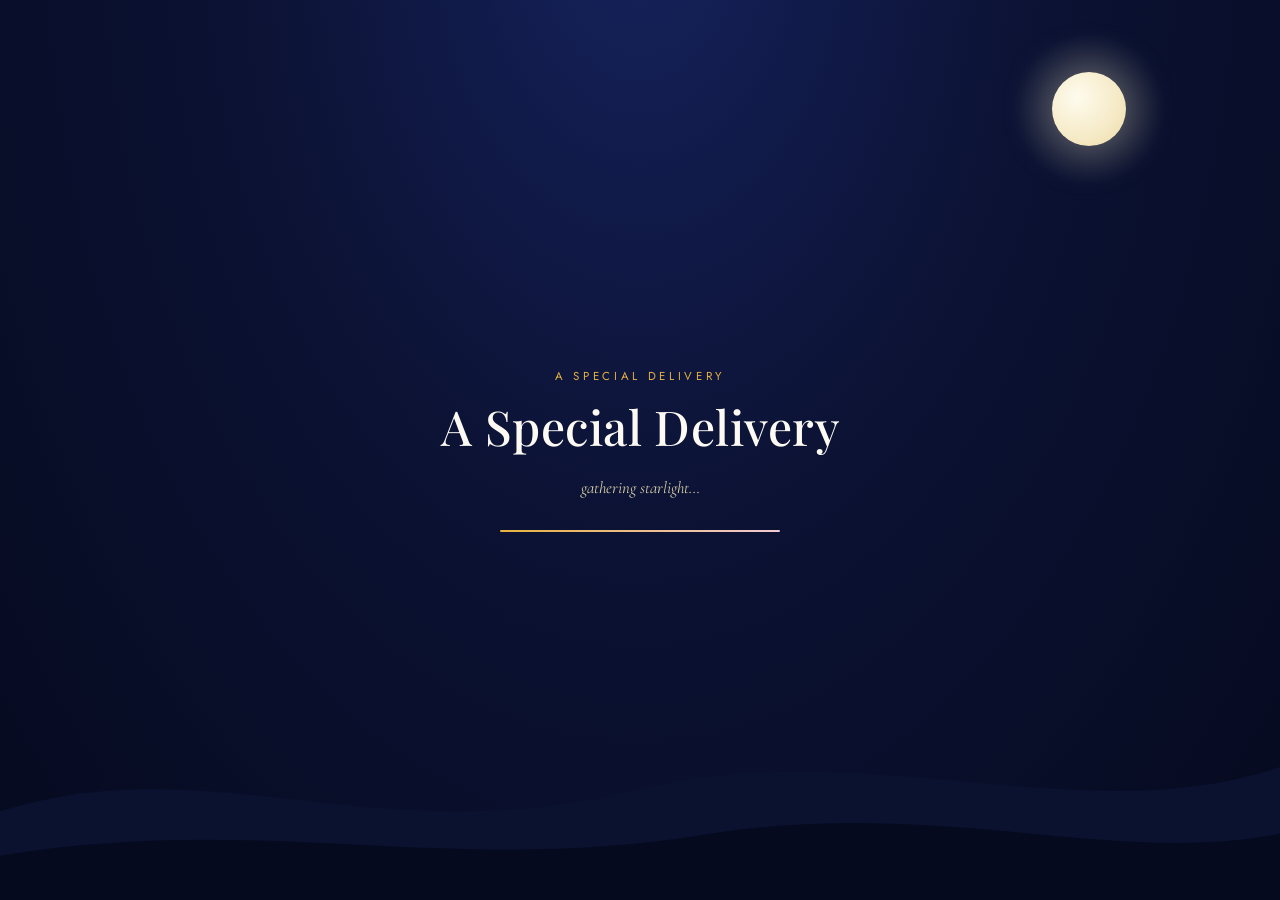
==== index.html @ e33569ab "Add files via upload" ====
<!DOCTYPE html>
<html lang="en">
<head>
<meta charset="UTF-8">
<meta name="viewport" content="width=device-width, initial-scale=1.0, maximum-scale=1, user-scalable=no">
<title>A Special Delivery</title>
<link rel="preconnect" href="https://fonts.googleapis.com">
<link rel="preconnect" href="https://fonts.gstatic.com" crossorigin>
<link href="https://fonts.googleapis.com/css2?family=Cormorant+Garamond:ital,wght@0,400;0,500;0,600;1,500&family=Playfair+Display:ital,wght@0,500;0,600;1,500&family=Dancing+Script:wght@500;700&family=Jost:wght@300;400;500&display=swap" rel="stylesheet">
<link rel="stylesheet" href="style.css">
</head>
<body>

<!-- ambient night sky, present behind every scene -->
<div class="sky" id="sky">
  <div class="stars" id="stars"></div>
  <div class="moon">
    <div class="moon-glow"></div>
  </div>
  <svg class="hills" viewBox="0 0 1440 260" preserveAspectRatio="none">
    <path d="M0,180 C240,120 420,220 720,160 C980,110 1220,200 1440,140 L1440,260 L0,260 Z" fill="#0a1230"/>
    <path d="M0,220 C300,180 500,240 800,200 C1060,168 1260,230 1440,200 L1440,260 L0,260 Z" fill="#060a1f"/>
  </svg>
  <div class="petal-field" id="petalField"></div>
</div>

<main id="app">

  <!-- SCENE 1 — Loading -->
  <section class="scene scene--loading" data-scene="loading" id="scene-loading">
    <p class="eyebrow">a special delivery</p>
    <h1 class="title-serif loading-title">A Special Delivery</h1>
    <p class="loading-sub" id="loadingSub">gathering starlight&hellip;</p>
    <div class="loading-bar"><div class="loading-bar__fill" id="loadingFill"></div></div>
  </section>

  <!-- SCENE 2 & 3 & 4 — Postman: arrival, lilies, letter -->
  <section class="scene scene--postman" data-scene="postman" id="scene-postman">
    <div class="postman-stage">
      <div class="speech-bubble" id="speechBubble"><span id="speechText">Hey! I have a special delivery for you.</span></div>

      <!-- Postman SVG (hand-drawn storybook style, walk-cycle via CSS) -->
      <div class="postman" id="postman">
        <svg viewBox="0 0 220 260" class="postman-svg" id="postmanSvg">
          <ellipse cx="110" cy="248" rx="70" ry="10" class="postman-shadow"/>
          <g class="pm-back-arm pm-limb">
            <rect x="128" y="118" width="16" height="60" rx="8" fill="#2b3e6b"/>
          </g>
          <g class="pm-back-leg pm-limb">
            <rect x="96" y="176" width="18" height="58" rx="9" fill="#16234a"/>
            <ellipse cx="105" cy="238" rx="14" ry="8" fill="#0c1733"/>
          </g>
          <g class="pm-front-leg pm-limb">
            <rect x="126" y="176" width="18" height="58" rx="9" fill="#1a2c58"/>
            <ellipse cx="135" cy="238" rx="14" ry="8" fill="#0c1733"/>
          </g>
          <rect x="80" y="108" width="70" height="80" rx="22" fill="#2f4a8c"/>
          <rect x="80" y="108" width="70" height="26" rx="13" fill="#24397a"/>
          <rect x="72" y="130" width="26" height="46" rx="10" fill="#3a1f14" class="pm-bag"/>
          <circle cx="112" cy="78" r="34" fill="#e8b48a"/>
          <path d="M78 66 Q112 32 146 66 Q146 46 112 40 Q78 46 78 66 Z" fill="#3a2a1e"/>
          <rect x="82" y="52" width="60" height="20" rx="10" fill="#182c62" class="pm-cap"/>
          <circle cx="118" cy="42" r="5" fill="#e7b23f"/>
          <circle cx="100" cy="82" r="3" fill="#2a1a12"/>
          <circle cx="126" cy="82" r="3" fill="#2a1a12"/>
          <path d="M100 96 Q112 104 124 96" stroke="#2a1a12" stroke-width="2.4" fill="none" stroke-linecap="round"/>
          <g class="pm-front-arm pm-limb">
            <rect x="140" y="118" width="16" height="56" rx="8" fill="#3a58a0"/>
            <g class="pm-hand-goods">
              <ellipse cx="150" cy="150" rx="20" ry="16" fill="#fff" class="lily-cluster"/>
              <ellipse cx="140" cy="146" rx="9" ry="12" fill="#fbfbfb"/>
              <ellipse cx="155" cy="142" rx="9" ry="12" fill="#f6f6f6"/>
              <ellipse cx="150" cy="156" rx="9" ry="12" fill="#fefefe"/>
              <circle cx="140" cy="146" r="3" fill="#e7b23f"/>
              <circle cx="155" cy="142" r="3" fill="#e7b23f"/>
              <circle cx="150" cy="156" r="3" fill="#e7b23f"/>
              <rect x="146" y="158" width="6" height="26" rx="3" fill="#5a7d3f"/>
              <rect x="176" y="146" width="30" height="22" rx="3" fill="#f3e9d8" class="pm-envelope-mini" stroke="#caa14a" stroke-width="1.5"/>
              <path d="M176 146 L191 160 L206 146" fill="none" stroke="#caa14a" stroke-width="1.5"/>
            </g>
          </g>
        </svg>
      </div>

      <!-- lilies once handed over -->
      <div class="handoff-lilies" id="handoffLilies">
        <svg viewBox="0 0 160 230" class="lilies-svg">
          <!-- stems, converging into one bundle -->
          <path d="M80 148 L80 200" stroke="#5a7d3f" stroke-width="5" stroke-linecap="round"/>
          <path d="M80 148 Q66 172 62 202" stroke="#6b8f4c" stroke-width="4.5" fill="none" stroke-linecap="round"/>
          <path d="M80 148 Q94 172 98 202" stroke="#6b8f4c" stroke-width="4.5" fill="none" stroke-linecap="round"/>
          <path d="M80 148 Q52 168 46 198" stroke="#7ba05a" stroke-width="4" fill="none" stroke-linecap="round"/>
          <path d="M80 148 Q108 168 114 198" stroke="#7ba05a" stroke-width="4" fill="none" stroke-linecap="round"/>
          <!-- a couple of small leaves -->
          <path d="M70 178 Q54 176 48 164" stroke="#5a7d3f" stroke-width="3" fill="none" stroke-linecap="round"/>
          <path d="M90 178 Q106 176 112 164" stroke="#5a7d3f" stroke-width="3" fill="none" stroke-linecap="round"/>

          <!-- lily cluster -->
          <g class="lily-bloom" transform="translate(-30,10) scale(0.78) rotate(-14 80 90)">
            <ellipse cx="80" cy="90" rx="14" ry="34" fill="#f7f7f7" transform="rotate(0 80 90)"/>
            <ellipse cx="80" cy="90" rx="14" ry="34" fill="#f2f2f2" transform="rotate(60 80 90)"/>
            <ellipse cx="80" cy="90" rx="14" ry="34" fill="#efefef" transform="rotate(120 80 90)"/>
            <circle cx="80" cy="90" r="8" fill="#e7b23f"/>
          </g>
          <g class="lily-bloom" transform="translate(28,10) scale(0.78) rotate(14 80 90)">
            <ellipse cx="80" cy="90" rx="14" ry="34" fill="#f7f7f7" transform="rotate(0 80 90)"/>
            <ellipse cx="80" cy="90" rx="14" ry="34" fill="#f2f2f2" transform="rotate(60 80 90)"/>
            <ellipse cx="80" cy="90" rx="14" ry="34" fill="#efefef" transform="rotate(120 80 90)"/>
            <circle cx="80" cy="90" r="8" fill="#e7b23f"/>
          </g>
          <g class="lily-bloom" transform="translate(-14,-16) scale(0.88) rotate(-4 80 90)">
            <ellipse cx="80" cy="90" rx="15" ry="36" fill="#ffffff" transform="rotate(0 80 90)"/>
            <ellipse cx="80" cy="90" rx="15" ry="36" fill="#fbfbfb" transform="rotate(60 80 90)"/>
            <ellipse cx="80" cy="90" rx="15" ry="36" fill="#f7f7f7" transform="rotate(120 80 90)"/>
            <circle cx="80" cy="90" r="8.5" fill="#e7b23f"/>
          </g>
          <g class="lily-bloom" transform="translate(16,-16) scale(0.88) rotate(4 80 90)">
            <ellipse cx="80" cy="90" rx="15" ry="36" fill="#ffffff" transform="rotate(0 80 90)"/>
            <ellipse cx="80" cy="90" rx="15" ry="36" fill="#fbfbfb" transform="rotate(60 80 90)"/>
            <ellipse cx="80" cy="90" rx="15" ry="36" fill="#f7f7f7" transform="rotate(120 80 90)"/>
            <circle cx="80" cy="90" r="8.5" fill="#e7b23f"/>
          </g>
          <g class="lily-bloom" transform="translate(0,-30) scale(0.96)">
            <ellipse cx="80" cy="90" rx="15" ry="37" fill="#ffffff" transform="rotate(0 80 90)"/>
            <ellipse cx="80" cy="90" rx="15" ry="37" fill="#fbfbfb" transform="rotate(60 80 90)"/>
            <ellipse cx="80" cy="90" rx="15" ry="37" fill="#f7f7f7" transform="rotate(120 80 90)"/>
            <circle cx="80" cy="90" r="9" fill="#e7b23f"/>
          </g>

          <!-- satin ribbon tied around the stem bundle -->
          <g class="ribbon">
            <path d="M58 200 Q80 192 102 200 L100 214 Q80 208 60 214 Z" fill="#c9536b"/>
            <path d="M58 200 Q80 192 102 200" stroke="#e88a9e" stroke-width="1.4" fill="none" opacity="0.7"/>
            <!-- bow -->
            <path d="M80 198 C60 186 42 192 44 206 C46 218 64 214 80 200 Z" fill="#d8637a"/>
            <path d="M80 198 C100 186 118 192 116 206 C114 218 96 214 80 200 Z" fill="#c9536b"/>
            <circle cx="80" cy="200" r="6" fill="#b8455c"/>
            <path d="M76 204 L66 228 L76 224 L80 234 L84 224 L94 228 L84 204 Z" fill="#c9536b" opacity="0.95"/>
          </g>
        </svg>
        <p class="handoff-caption">A bouquet of white lilies, tied with a satin ribbon &mdash; for you.</p>
      </div>

      <!-- envelope carried, then floats to center -->
      <div class="handoff-envelope" id="handoffEnvelope">
        <svg viewBox="0 0 160 110" class="mini-env-svg">
          <rect x="6" y="6" width="148" height="98" rx="6" fill="#f3e9d8" stroke="#caa14a" stroke-width="2"/>
          <path d="M6 10 L80 68 L154 10" fill="none" stroke="#caa14a" stroke-width="2"/>
          <circle cx="80" cy="52" r="10" fill="#c9536b"/>
        </svg>
      </div>

      <p class="tap-hint" id="tapHint">tap the postman</p>
    </div>
  </section>

  <!-- SCENE 5 — Envelope opening -->
  <section class="scene scene--envelope" data-scene="envelope" id="scene-envelope">
    <p class="tap-hint" id="envHint">tap the envelope</p>
    <div class="envelope" id="envelope">
      <div class="envelope__sparkle-burst" id="sparkleBurst"></div>
      <div class="envelope__back"></div>
      <div class="envelope__letter" id="envLetterPaper">
        <div class="envelope__letter-lines"></div>
        <svg class="envelope__letter-heart" viewBox="0 0 24 24"><path fill="#e39cad" d="M12 21s-7.5-4.6-10-9.2C.4 8.6 2 5 5.6 5c2 0 3.4 1.1 4.4 2.6C11 6.1 12.4 5 14.4 5 18 5 19.6 8.6 18 11.8 15.5 16.4 12 21 12 21z"/></svg>
      </div>
      <div class="envelope__flap"></div>
      <div class="envelope__front-left"></div>
      <div class="envelope__front-right"></div>

      <!-- cute stickers -->
      <svg class="env-sticker env-sticker--heart-1" viewBox="0 0 24 24"><path fill="#e8607e" d="M12 21s-7.5-4.6-10-9.2C.4 8.6 2 5 5.6 5c2 0 3.4 1.1 4.4 2.6C11 6.1 12.4 5 14.4 5 18 5 19.6 8.6 18 11.8 15.5 16.4 12 21 12 21z"/></svg>
      <svg class="env-sticker env-sticker--heart-2" viewBox="0 0 24 24"><path fill="#f3c9d4" d="M12 21s-7.5-4.6-10-9.2C.4 8.6 2 5 5.6 5c2 0 3.4 1.1 4.4 2.6C11 6.1 12.4 5 14.4 5 18 5 19.6 8.6 18 11.8 15.5 16.4 12 21 12 21z"/></svg>
      <svg class="env-sticker env-sticker--star" viewBox="0 0 24 24"><path fill="#e7b23f" d="M12 2l2.4 6.6L21 10l-5.4 4.2L17 21l-5-3.8L7 21l1.4-6.8L3 10l6.6-1.4z"/></svg>
      <div class="env-sticker env-sticker--tape"></div>

      <div class="envelope__seal">
        <svg viewBox="0 0 40 40"><circle cx="20" cy="20" r="18" fill="#c9536b"/><path d="M20 27s-8-4.9-10.7-9.8C7.9 13.6 9.4 10 13 10c2.2 0 3.7 1.2 4.8 2.8C19 11.2 20.5 10 22.7 10c3.6 0 5.1 3.6 3.5 7-.1.2-.2.5-.4.7C23.5 22.6 20 27 20 27z" fill="#f8e2e8"/></svg>
      </div>
    </div>
  </section>

  <!-- SCENE 6 — Typewriter letter -->
  <section class="scene scene--letter" data-scene="letter" id="scene-letter">
    <div class="letter-card">
      <svg class="floral-corner floral-corner--tl" viewBox="0 0 120 120"><g opacity="0.45"><ellipse cx="30" cy="30" rx="9" ry="20" fill="#f3c9d4" transform="rotate(20 30 30)"/><ellipse cx="30" cy="30" rx="9" ry="20" fill="#f6d9e0" transform="rotate(80 30 30)"/><ellipse cx="30" cy="30" rx="9" ry="20" fill="#efc0cc" transform="rotate(140 30 30)"/><circle cx="30" cy="30" r="5" fill="#e7b23f"/></g></svg>
      <svg class="floral-corner floral-corner--br" viewBox="0 0 120 120"><g opacity="0.45"><ellipse cx="90" cy="90" rx="9" ry="20" fill="#f3c9d4" transform="rotate(20 90 90)"/><ellipse cx="90" cy="90" rx="9" ry="20" fill="#f6d9e0" transform="rotate(80 90 90)"/><ellipse cx="90" cy="90" rx="9" ry="20" fill="#efc0cc" transform="rotate(140 90 90)"/><circle cx="90" cy="90" r="5" fill="#e7b23f"/></g></svg>
      <p class="letter-greeting">My love &#128147;</p>
      <p class="letter-body" id="letterBody"></p>
      <span class="letter-caret" id="letterCaret">|</span>
    </div>
    <button class="btn btn--ghost" id="nextThingBtn">One More Thing&hellip;</button>
  </section>


  <!-- SCENE 8 — Timer -->
  <section class="scene scene--timer" data-scene="timer" id="scene-timer">
    <div class="floral-card">
      <svg class="floral-corner floral-corner--tl" viewBox="0 0 120 120"><g opacity="0.5"><ellipse cx="30" cy="30" rx="9" ry="20" fill="#f3c9d4" transform="rotate(20 30 30)"/><ellipse cx="30" cy="30" rx="9" ry="20" fill="#f6d9e0" transform="rotate(80 30 30)"/><ellipse cx="30" cy="30" rx="9" ry="20" fill="#efc0cc" transform="rotate(140 30 30)"/><circle cx="30" cy="30" r="5" fill="#e7b23f"/><ellipse cx="72" cy="12" rx="6" ry="13" fill="#f3c9d4" opacity="0.7" transform="rotate(35 72 12)"/></g></svg>
      <svg class="floral-corner floral-corner--br" viewBox="0 0 120 120"><g opacity="0.5"><ellipse cx="90" cy="90" rx="9" ry="20" fill="#f3c9d4" transform="rotate(20 90 90)"/><ellipse cx="90" cy="90" rx="9" ry="20" fill="#f6d9e0" transform="rotate(80 90 90)"/><ellipse cx="90" cy="90" rx="9" ry="20" fill="#efc0cc" transform="rotate(140 90 90)"/><circle cx="90" cy="90" r="5" fill="#e7b23f"/><ellipse cx="46" cy="106" rx="6" ry="13" fill="#f3c9d4" opacity="0.7" transform="rotate(-35 46 106)"/></g></svg>

      <p class="floral-heading">every second with you <span class="heart-outline">&#9825;</span></p>

      <div class="timer" id="timer">
        <div class="timer__unit"><span class="timer__num" id="tDays">000</span><span class="timer__label">days</span></div>
        <div class="timer__unit"><span class="timer__num" id="tHours">00</span><span class="timer__label">hours</span></div>
        <div class="timer__unit"><span class="timer__num" id="tMins">00</span><span class="timer__label">minutes</span></div>
        <div class="timer__unit"><span class="timer__num" id="tSecs">00</span><span class="timer__label">seconds</span></div>
      </div>

      <p class="floral-caption" id="timerCaption">This is how long I&rsquo;ve loved you, and I&rsquo;ve never regretted a single second of it.</p>

      <button class="floral-btn" id="toLinksBtn">Continue &rarr;</button>
    </div>
  </section>

  <!-- SCENE 9 — Links -->
  <section class="scene scene--links" data-scene="links" id="scene-links">
    <h2 class="title-serif">A Little More</h2>
    <div class="link-row">
      <a class="pill-btn" id="spotifyBtn" href="#" target="_blank" rel="noopener">
        <svg viewBox="0 0 24 24" width="20" height="20"><path fill="currentColor" d="M12 2a10 10 0 100 20 10 10 0 000-20zm4.6 14.4a.6.6 0 01-.83.2c-2.27-1.4-5.13-1.7-8.5-.93a.6.6 0 11-.27-1.17c3.68-.84 6.84-.48 9.4 1.08a.6.6 0 01.2.82zm1.22-2.72a.75.75 0 01-1.03.25c-2.6-1.6-6.56-2.06-9.63-1.13a.75.75 0 01-.44-1.44c3.52-1.07 7.9-.55 10.85 1.27a.75.75 0 01.25 1.05zm.1-2.84C15.3 9 9.02 8.8 6.1 9.7a.9.9 0 11-.53-1.72c3.36-1.02 10.16-.78 13.9 1.44a.9.9 0 11-.92 1.55z"/></svg>
        Our Playlist
      </a>
      <a class="pill-btn" id="tiktokBtn" href="#" target="_blank" rel="noopener">
        <svg viewBox="0 0 24 24" width="20" height="20"><path fill="currentColor" d="M16.6 5.82a4.28 4.28 0 01-3.13-1.39V15.7a5.1 5.1 0 11-4.4-5.06v2.6a2.5 2.5 0 102.5 2.5V2h2.4a4.28 4.28 0 003.7 3.7v2.4a6.6 6.6 0 01-1.07-.28v-.01z"/></svg>
        Watch This
      </a>
      <button class="pill-btn" id="finalNoteBtn">
        <svg viewBox="0 0 24 24" width="20" height="20"><path fill="currentColor" d="M4 4h16a1 1 0 011 1v14a1 1 0 01-1 1H4a1 1 0 01-1-1V5a1 1 0 011-1zm1 3.4V17h14V7.4l-7 4.6-7-4.6z"/></svg>
        Final Note
      </button>
    </div>
  </section>

  <!-- SCENE 10 — Ending -->
  <section class="scene scene--ending" data-scene="ending" id="scene-ending">
    <p class="ending-line ending-line--1">This letter may end here&hellip;</p>
    <p class="ending-line ending-line--2">But my feelings don't.</p>
    <div class="ending-heart">&#129293;</div>
  </section>

</main>

<audio id="bgAudio" src="assets/music.mp3" preload="auto"></audio>

<script src="script.js"></script>
</body>
</html>
---- style.css ----
/* ===================================================================
   A Special Delivery — storybook love letter
   Palette: midnight #0b1233 / #060a1f · gold #e7b23f · rose #c9536b
            cream #f8f6f2 · soft pink #f3c9d4
   Type: Playfair Display (display) · Cormorant Garamond (body/letter)
         Dancing Script (handwritten accents) · Jost (ui labels)
   =================================================================== */

* { box-sizing: border-box; }
html, body {
  margin: 0; padding: 0; height: 100%;
  background: #05081c;
  color: #f8f6f2;
  font-family: 'Cormorant Garamond', serif;
  overflow: hidden;
  -webkit-tap-highlight-color: transparent;
}

@media (prefers-reduced-motion: reduce) {
  *, *::before, *::after { animation-duration: 0.001ms !important; animation-iteration-count: 1 !important; transition-duration: 0.001ms !important; }
}

.title-serif { font-family: 'Playfair Display', serif; font-weight: 500; letter-spacing: 0.01em; }
.eyebrow {
  font-family: 'Jost', sans-serif; font-size: 0.72rem; letter-spacing: 0.32em;
  text-transform: uppercase; color: #e7b23f; margin: 0 0 0.6rem;
}

/* ---------- sky (persistent backdrop) ---------- */
.sky {
  position: fixed; inset: 0; z-index: 0;
  background: radial-gradient(ellipse at 50% -10%, #16225c 0%, #0b1233 45%, #060a1f 100%);
  overflow: hidden;
}
.stars { position: absolute; inset: 0; }
.star {
  position: absolute; width: 2px; height: 2px; border-radius: 50%;
  background: #fdfaf3; opacity: 0;
  animation: twinkle 4s ease-in-out infinite;
}
.star.big { width: 3px; height: 3px; box-shadow: 0 0 6px 1px rgba(253,250,243,0.8); }
@keyframes twinkle {
  0%, 100% { opacity: 0.15; }
  50% { opacity: 1; }
}
.shooting-star {
  position: absolute; width: 3px; height: 3px; background: #fff; border-radius: 50%;
  box-shadow: 0 0 8px 2px rgba(255,255,255,0.9);
  animation: shoot 1.4s linear forwards;
}
.shooting-star::before {
  content: ''; position: absolute; top: 0; left: 0; width: 90px; height: 1.5px;
  background: linear-gradient(90deg, rgba(255,255,255,0.9), transparent);
  transform-origin: left center; transform: rotate(215deg);
}
@keyframes shoot {
  0% { transform: translate(0,0); opacity: 1; }
  100% { transform: translate(-420px, 260px); opacity: 0; }
}
.moon {
  position: absolute; top: 8%; right: 12%; width: 74px; height: 74px; border-radius: 50%;
  background: radial-gradient(circle at 35% 35%, #fffdf4, #f5e9c6 60%, #e9d9a0 100%);
  box-shadow: 0 0 40px 10px rgba(249, 240, 200, 0.25);
  animation: moon-glow 6s ease-in-out infinite;
}
.moon-glow {
  position: absolute; inset: -40px; border-radius: 50%;
  background: radial-gradient(circle, rgba(249,240,200,0.18), transparent 70%);
}
@keyframes moon-glow {
  0%, 100% { box-shadow: 0 0 40px 10px rgba(249, 240, 200, 0.2); }
  50% { box-shadow: 0 0 56px 16px rgba(249, 240, 200, 0.32); }
}
.hills { position: absolute; bottom: 0; left: 0; width: 100%; height: 32%; }

.petal-field { position: absolute; inset: 0; pointer-events: none; z-index: 5; }
.petal {
  position: absolute; top: -5%; width: 12px; height: 12px; opacity: 0.9;
  background: radial-gradient(circle at 30% 30%, #ffffff, #f3c9d4 70%);
  border-radius: 60% 0 60% 0;
  animation: fall linear forwards;
}
@keyframes fall {
  0% { transform: translate(0, 0) rotate(0deg); opacity: 0.9; }
  100% { transform: translate(var(--drift, 40px), 110vh) rotate(400deg); opacity: 0.2; }
}

/* ---------- app / scenes ---------- */
#app { position: relative; z-index: 2; height: 100vh; width: 100vw; }
.scene {
  position: absolute; inset: 0; display: none;
  flex-direction: column; align-items: center; justify-content: center;
  padding: 6vh 6vw; text-align: center;
  opacity: 0; transition: opacity 1s ease;
}
.scene.active { display: flex; opacity: 1; }
.scene.leaving { opacity: 0; }

/* ---------- scene 1: loading ---------- */
.loading-title {
  font-size: clamp(1.8rem, 6vw, 3rem); margin: 0 0 1.2rem; color: #fdfaf3;
  opacity: 0; animation: reveal-up 1.4s ease 0.3s forwards;
}
.loading-sub {
  font-style: italic; color: #d8cfa9; font-size: 1.05rem; margin: 0 0 2rem;
  opacity: 0; animation: reveal-up 1.4s ease 0.9s forwards;
}
@keyframes reveal-up {
  from { opacity: 0; transform: translateY(14px); }
  to { opacity: 1; transform: translateY(0); }
}
.loading-bar {
  width: min(280px, 60vw); height: 2px; background: rgba(231,178,63,0.25); border-radius: 2px; overflow: hidden;
}
.loading-bar__fill {
  height: 100%; width: 0%; background: linear-gradient(90deg, #e7b23f, #f3c9d4);
  transition: width 2.4s ease;
}

/* ---------- scene 2-4: postman ---------- */
.postman-stage { position: relative; width: 100%; height: 60vh; display: flex; align-items: flex-end; justify-content: center; }
.postman {
  position: absolute; bottom: 8vh; left: -240px;
  width: 160px; cursor: pointer;
  animation: walk-in 3.5s ease-out forwards;
}
.postman.arrived { animation: none; left: 50%; transform: translateX(-50%); }
.postman.bounce-tap { animation: tap-bounce 0.4s ease; }
@keyframes walk-in {
  0% { left: -240px; }
  100% { left: 50%; transform: translateX(-50%); }
}
@keyframes tap-bounce {
  0%, 100% { transform: translateX(-50%) translateY(0); }
  50% { transform: translateX(-50%) translateY(-10px); }
}
.postman-svg { width: 100%; height: auto; display: block; filter: drop-shadow(0 10px 14px rgba(0,0,0,0.35)); }
.postman-shadow { fill: rgba(0,0,0,0.25); }

/* walk cycle — only while walking */
.postman.walking .pm-front-leg { animation: leg-swing 0.55s ease-in-out infinite; transform-origin: 135px 176px; }
.postman.walking .pm-back-leg { animation: leg-swing-rev 0.55s ease-in-out infinite; transform-origin: 105px 176px; }
.postman.walking .pm-front-arm { animation: arm-swing-rev 0.55s ease-in-out infinite; transform-origin: 148px 118px; }
.postman.walking .pm-back-arm { animation: arm-swing 0.55s ease-in-out infinite; transform-origin: 136px 118px; }
.postman.walking .postman-svg { animation: bob 0.55s ease-in-out infinite; }
@keyframes leg-swing { 0%,100% { transform: rotate(18deg); } 50% { transform: rotate(-18deg); } }
@keyframes leg-swing-rev { 0%,100% { transform: rotate(-18deg); } 50% { transform: rotate(18deg); } }
@keyframes arm-swing { 0%,100% { transform: rotate(-14deg); } 50% { transform: rotate(14deg); } }
@keyframes arm-swing-rev { 0%,100% { transform: rotate(14deg); } 50% { transform: rotate(-14deg); } }
@keyframes bob { 0%,100% { transform: translateY(0); } 50% { transform: translateY(-3px); } }

.postman.waving .pm-front-arm { animation: wave 0.5s ease-in-out 3; transform-origin: 148px 118px; }
@keyframes wave { 0%,100% { transform: rotate(-10deg); } 50% { transform: rotate(-55deg); } }

.speech-bubble {
  position: absolute; top: 4vh; left: 50%; transform: translateX(-50%) scale(0.85);
  background: #fdfaf3; color: #16234a; padding: 0.7rem 1.2rem; border-radius: 18px;
  font-family: 'Jost', sans-serif; font-size: 0.95rem; max-width: 280px;
  box-shadow: 0 8px 20px rgba(0,0,0,0.3); opacity: 0; transition: opacity 0.5s ease, transform 0.5s ease;
  pointer-events: none;
}
.speech-bubble::after {
  content: ''; position: absolute; bottom: -8px; left: 50%; transform: translateX(-50%);
  border: 8px solid transparent; border-top-color: #fdfaf3;
}
.speech-bubble.show { opacity: 1; transform: translateX(-50%) scale(1); }

.tap-hint {
  font-family: 'Jost', sans-serif; font-size: 0.75rem; letter-spacing: 0.18em; text-transform: uppercase;
  color: rgba(248,246,242,0.55); margin-top: 1.4rem; animation: pulse 1.8s ease-in-out infinite;
}
@keyframes pulse { 0%,100% { opacity: 0.4; } 50% { opacity: 0.9; } }

.handoff-lilies, .handoff-envelope {
  position: absolute; bottom: 10vh; opacity: 0; pointer-events: none;
}
.handoff-lilies {
  left: 18%; width: 140px; transform: translateY(70px) scale(0.82);
  transition: opacity 0.7s ease, transform 1.3s cubic-bezier(.17,.89,.32,1.28);
}
.handoff-lilies.show { opacity: 1; transform: translateY(0) scale(1); }
.handoff-envelope {
  left: 50%; width: 110px; transform: translate(-50%, 20px);
  transition: opacity 0.6s ease, transform 1.1s cubic-bezier(.2,.8,.2,1);
}
.handoff-envelope.show { opacity: 1; transform: translate(-50%, 0); }
.lilies-svg { width: 100%; }
.lily-bloom { animation: sway 3.4s ease-in-out infinite; transform-origin: 80px 130px; }
@keyframes sway { 0%,100% { transform: rotate(-3deg); } 50% { transform: rotate(3deg); } }
.handoff-caption {
  font-family: 'Dancing Script', cursive; font-size: 1.5rem; color: #f3c9d4; margin-top: 0.5rem;
}

/* ---------- scene 5: envelope opening ---------- */
.envelope {
  position: relative; width: min(320px, 78vw); aspect-ratio: 16/10; cursor: pointer;
  perspective: 1200px;
}
#envHint { margin-bottom: 2rem; }
.envelope__back {
  position: absolute; inset: 0; border-radius: 8px;
  background: linear-gradient(155deg, #fdf1f4, #f9e3e9);
  box-shadow: 0 20px 50px rgba(0,0,0,0.45);
}
.envelope__front-left, .envelope__front-right {
  position: absolute; bottom: 0; width: 51%; height: 62%;
  background: #f6dbe2; border: 1px solid rgba(201,83,107,0.25);
}
.envelope__front-left { left: 0; clip-path: polygon(0 0, 100% 100%, 0 100%); border-radius: 0 0 0 8px; }
.envelope__front-right { right: 0; clip-path: polygon(100% 0, 100% 100%, 0 100%); border-radius: 0 0 8px 0; }
.envelope__flap {
  position: absolute; top: 0; left: 0; width: 100%; height: 62%;
  background: linear-gradient(160deg, #fbe7ec, #f6d8e0);
  clip-path: polygon(0 0, 100% 0, 50% 100%);
  transform-origin: top center; transform: rotateX(0deg);
  transition: transform 1s cubic-bezier(.4,0,.2,1);
  z-index: 6; border-radius: 8px 8px 0 0;
}
.envelope.open .envelope__flap { transform: rotateX(180deg); }
.envelope__seal {
  position: absolute; top: 42%; left: 50%; width: 40px; height: 40px;
  transform: translate(-50%, -50%); z-index: 7; transition: opacity 0.3s ease, transform 0.3s ease;
  filter: drop-shadow(0 4px 8px rgba(0,0,0,0.3));
}
.envelope.open .envelope__seal { opacity: 0; transform: translate(-50%,-50%) scale(0.4); }

/* cute stickers scattered on the envelope face */
.env-sticker {
  position: absolute; width: 30px; height: 30px; z-index: 8;
  filter: drop-shadow(0 3px 5px rgba(0,0,0,0.2));
  transition: opacity 0.5s ease, transform 0.5s ease;
}
.envelope.open .env-sticker { opacity: 0; transform: scale(0.7); }
.env-sticker--heart-1 { top: 8%; left: 6%; width: 26px; transform: rotate(-18deg); }
.env-sticker--heart-2 { bottom: 8%; right: 8%; width: 22px; transform: rotate(14deg); }
.env-sticker--star { top: 14%; right: 10%; width: 24px; transform: rotate(10deg); animation: sticker-twinkle 2.6s ease-in-out infinite; }
@keyframes sticker-twinkle { 0%, 100% { opacity: 1; } 50% { opacity: 0.6; } }
.env-sticker--tape {
  bottom: -6%; left: 12%; width: 74px; height: 22px;
  background: repeating-linear-gradient(45deg, #f3c9d4, #f3c9d4 6px, #efb9c7 6px, #efb9c7 12px);
  opacity: 0.85; transform: rotate(-6deg); border-radius: 2px;
  box-shadow: 0 2px 4px rgba(0,0,0,0.15);
}

.envelope__letter {
  position: absolute; left: 6%; bottom: 4%; width: 88%; height: 78%;
  background: linear-gradient(165deg, #fffdfb, #fdf6f4);
  border-radius: 4px; box-shadow: 0 6px 18px rgba(0,0,0,0.2);
  z-index: 4; transform: translateY(4%) scale(0.9) rotate(-1.2deg);
  opacity: 0.85;
  transition: transform 1.9s cubic-bezier(0.22, 1.12, 0.3, 1), opacity 1s ease 0.15s, box-shadow 1.9s ease;
}
.envelope.open .envelope__letter {
  transform: translateY(-64%) scale(1) rotate(0deg); opacity: 1;
  box-shadow: 0 22px 40px rgba(0,0,0,0.32);
}
.envelope__letter-lines {
  position: absolute; top: 22%; left: 10%; right: 10%; height: 54%;
  background-image: repeating-linear-gradient(to bottom, rgba(201,83,107,0.16) 0, rgba(201,83,107,0.16) 1px, transparent 1px, transparent 14px);
}
.envelope__letter-heart {
  position: absolute; top: 8%; left: 10%; width: 20px; height: 20px; opacity: 0.9;
}
.envelope__sparkle-burst { position: absolute; inset: -20%; pointer-events: none; z-index: 8; }
.sparkle {
  position: absolute; width: 6px; height: 6px; background: #e7b23f; border-radius: 50%;
  opacity: 0; animation: sparkle-pop 0.9s ease forwards;
}
@keyframes sparkle-pop {
  0% { opacity: 0; transform: translate(0,0) scale(0); }
  40% { opacity: 1; }
  100% { opacity: 0; transform: translate(var(--sx), var(--sy)) scale(1); }
}

/* ---------- scene 6: letter ---------- */
.letter-card {
  position: relative; overflow: hidden;
  max-width: 560px; width: 88vw; max-height: 62vh; overflow-y: auto;
  background: linear-gradient(165deg, #fffdfb, #fdf1f4 60%, #fdf6f4);
  color: #3a1f28; border-radius: 14px; padding: 2.8rem 2.3rem 2.4rem;
  box-shadow: 0 24px 60px rgba(0,0,0,0.5);
}
.letter-card .floral-corner { width: 70px; height: 70px; opacity: 0.8; }
.letter-card .floral-corner--tl { top: -8px; left: -8px; }
.letter-card .floral-corner--br { bottom: -8px; right: -8px; }
.letter-greeting {
  position: relative; z-index: 2;
  font-family: 'Dancing Script', cursive; font-size: clamp(1.6rem, 4.4vw, 2.1rem);
  color: #c9536b; margin: 0 0 1.2rem;
}
.letter-body { position: relative; z-index: 2; font-size: clamp(1.1rem, 2.3vw, 1.4rem); line-height: 1.75; white-space: pre-wrap; text-align: left; margin: 0; }
.letter-caret { position: relative; z-index: 2; display: inline-block; margin-left: 2px; animation: blink 0.9s step-end infinite; }
@keyframes blink { 50% { opacity: 0; } }
.btn {
  margin-top: 2rem; font-family: 'Jost', sans-serif; font-size: 0.85rem; letter-spacing: 0.1em;
  text-transform: uppercase; padding: 0.85rem 2rem; border-radius: 30px; border: none; cursor: pointer;
  opacity: 0; pointer-events: none; transition: opacity 0.6s ease, transform 0.2s ease;
}
.btn.show { opacity: 1; pointer-events: auto; }
.btn--ghost { background: transparent; color: #f3c9d4; border: 1px solid rgba(243,201,212,0.6); }
.btn--ghost:hover { background: rgba(243,201,212,0.12); transform: translateY(-2px); }

/* ---------- scene 8: timer (floral counter card) ---------- */
.floral-card {
  position: relative; width: min(420px, 90vw); border-radius: 22px; padding: 2.6rem 1.8rem 2.2rem;
  background: linear-gradient(150deg, #fdf6f4, #fbeef1 55%, #fdf6f4);
  box-shadow: 0 24px 60px rgba(0,0,0,0.45);
  overflow: hidden;
}
.floral-corner { position: absolute; width: 90px; height: 90px; pointer-events: none; }
.floral-corner--tl { top: -10px; left: -10px; }
.floral-corner--br { bottom: -10px; right: -10px; }
.floral-heading {
  font-family: 'Cormorant Garamond', serif; font-style: italic; font-size: clamp(1.15rem, 3.4vw, 1.5rem);
  color: #7a4a52; margin: 0 0 1.6rem; position: relative; z-index: 2;
}
.heart-outline { color: #c9536b; }
.timer { display: flex; justify-content: center; gap: 0.55rem; flex-wrap: wrap; position: relative; z-index: 2; }
.timer__unit {
  display: flex; flex-direction: column; align-items: center; min-width: 62px;
  background: #ffffff; border-radius: 10px; padding: 0.7rem 0.4rem 0.6rem;
  box-shadow: 0 6px 14px rgba(201,83,107,0.14);
}
.timer__num { font-family: 'Playfair Display', serif; font-weight: 600; font-size: clamp(1.4rem, 4.4vw, 1.9rem); color: #c9536b; }
.timer__label {
  font-family: 'Jost', sans-serif; font-size: 0.58rem; letter-spacing: 0.08em; text-transform: uppercase;
  color: #a97883; margin-top: 0.2rem;
}
.floral-caption {
  font-family: 'Cormorant Garamond', serif; font-style: italic; font-size: 1.02rem; line-height: 1.6;
  color: #7a4a52; max-width: 320px; margin: 1.6rem auto 0; position: relative; z-index: 2;
}
.floral-btn {
  position: relative; z-index: 2; margin-top: 1.8rem; font-family: 'Jost', sans-serif; font-size: 0.85rem;
  letter-spacing: 0.05em; background: #c9536b; color: #fdf6f4; border: none; border-radius: 30px;
  padding: 0.75rem 1.8rem; cursor: pointer; transition: transform 0.2s ease, background 0.2s ease;
}
.floral-btn:hover { background: #b8455c; transform: translateY(-2px); }

/* ---------- scene 9: links ---------- */
.link-row { display: flex; flex-direction: column; gap: 0.9rem; margin-top: 1.6rem; width: min(320px, 84vw); }
.pill-btn {
  display: flex; align-items: center; gap: 0.7rem; justify-content: center;
  font-family: 'Jost', sans-serif; font-size: 0.9rem; letter-spacing: 0.04em;
  padding: 0.85rem 1.4rem; border-radius: 30px; text-decoration: none;
  background: rgba(255,255,255,0.06); color: #fdfaf3; border: 1px solid rgba(255,255,255,0.18);
  cursor: pointer; transition: transform 0.2s ease, background 0.2s ease;
}
.pill-btn:hover { transform: translateY(-2px); background: rgba(231,178,63,0.14); }

/* ---------- scene 10: ending ---------- */
.ending-line {
  font-family: 'Dancing Script', cursive; font-size: clamp(1.6rem, 5vw, 2.6rem);
  margin: 0.3rem 0; color: #fdfaf3; opacity: 0;
}
.ending-line--1 { animation: reveal-up 1.4s ease 0.2s forwards; }
.ending-line--2 { animation: reveal-up 1.4s ease 1.4s forwards; color: #f3c9d4; }
.ending-heart { font-size: 2rem; margin-top: 1.4rem; opacity: 0; animation: reveal-up 1.4s ease 2.6s forwards, heartbeat 1.6s ease-in-out 4s infinite; }
@keyframes heartbeat { 0%,100% { transform: scale(1); } 50% { transform: scale(1.15); } }

/* ---------- mobile ---------- */
@media (max-width: 480px) {
  .scene { padding: 5vh 5vw; }
  .postman { width: 120px; }
  .link-row { width: 100%; }
}
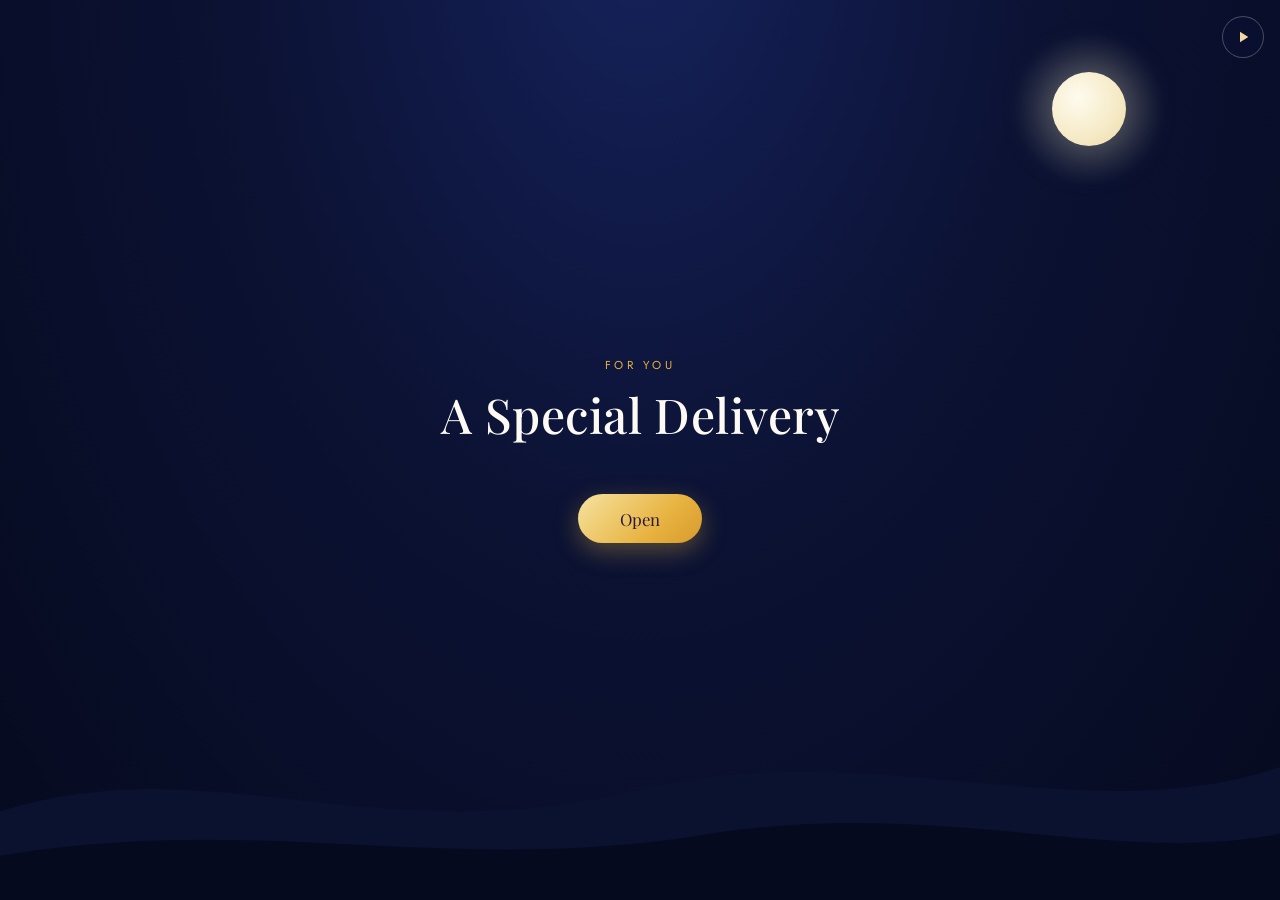
==== commit a0f2165a: "Add files via upload" ====
--- a/index.html
+++ b/index.html
@@ -24,7 +24,101 @@
   <div class="petal-field" id="petalField"></div>
 </div>
 
+<!-- music control, always reachable -->
+<button class="music-toggle" id="musicToggle" aria-label="Play music">
+  <svg class="music-toggle__icon music-toggle__icon--play" viewBox="0 0 24 24"><path fill="currentColor" d="M8 5v14l11-7z"/></svg>
+  <svg class="music-toggle__icon music-toggle__icon--pause" viewBox="0 0 24 24"><path fill="currentColor" d="M6 5h4v14H6zm8 0h4v14h-4z"/></svg>
+</button>
+
+<!-- persistent bouquet, lingers in the corner from the envelope scene through the letter -->
+<div class="corner-bouquet" id="cornerBouquet">
+  <svg viewBox="0 0 220 300" class="corner-bouquet-svg">
+    <defs>
+      <g id="cbLily">
+        <ellipse cx="0" cy="0" rx="13" ry="32" fill="#ffffff" transform="rotate(0)"/>
+        <ellipse cx="0" cy="0" rx="13" ry="32" fill="#fdfdfd" transform="rotate(60)"/>
+        <ellipse cx="0" cy="0" rx="13" ry="32" fill="#fbfbfb" transform="rotate(120)"/>
+        <g opacity="0.85">
+          <ellipse cx="0" cy="-9" rx="6.5" ry="15" fill="#e0679a" transform="rotate(0)"/>
+          <ellipse cx="0" cy="-9" rx="6.5" ry="15" fill="#e0679a" transform="rotate(60)"/>
+          <ellipse cx="0" cy="-9" rx="6.5" ry="15" fill="#e0679a" transform="rotate(120)"/>
+        </g>
+        <g fill="#b8355f">
+          <circle cx="-2" cy="-5" r="1"/><circle cx="3" cy="-8" r="1"/>
+          <circle cx="-4" cy="-11" r="0.8"/><circle cx="2" cy="-13" r="0.8"/>
+          <circle cx="-1" cy="-15" r="0.8"/><circle cx="4" cy="-4" r="0.8"/>
+        </g>
+        <g stroke="#c9536b" stroke-width="1" fill="#e7b23f">
+          <line x1="0" y1="0" x2="-6" y2="-13"/><ellipse cx="-6" cy="-14" rx="2" ry="3"/>
+          <line x1="0" y1="0" x2="0" y2="-15"/><ellipse cx="0" cy="-16" rx="2" ry="3"/>
+          <line x1="0" y1="0" x2="6" y2="-13"/><ellipse cx="6" cy="-14" rx="2" ry="3"/>
+        </g>
+      </g>
+      <g id="cbBud">
+        <path d="M0 20 C-9 6 -7 -14 0 -22 C7 -14 9 6 0 20 Z" fill="#eb8fae"/>
+        <path d="M0 18 C-5 6 -4 -10 0 -18 C4 -10 5 6 0 18 Z" fill="#f3c9d4"/>
+      </g>
+      <linearGradient id="cbConeShade" x1="0" y1="0" x2="1" y2="0">
+        <stop offset="0" stop-color="#00000012"/>
+        <stop offset="0.5" stop-color="#ffffff00"/>
+        <stop offset="1" stop-color="#00000010"/>
+      </linearGradient>
+    </defs>
+
+    <g class="wrap-fan">
+      <path d="M110 168 L96 96 Q110 84 124 96 Z" fill="#e8cdb0" transform="rotate(-60 110 168)"/>
+      <path d="M110 168 L96 96 Q110 84 124 96 Z" fill="#f3c9d4" transform="rotate(-40 110 168)"/>
+      <path d="M110 168 L96 96 Q110 84 124 96 Z" fill="#f3e8d8" transform="rotate(-20 110 168)"/>
+      <path d="M110 168 L96 90 Q110 76 124 90 Z" fill="#f6d9e0" transform="rotate(0 110 168)"/>
+      <path d="M110 168 L96 96 Q110 84 124 96 Z" fill="#f3e8d8" transform="rotate(20 110 168)"/>
+      <path d="M110 168 L96 96 Q110 84 124 96 Z" fill="#d9a978" transform="rotate(40 110 168)"/>
+      <path d="M110 168 L96 96 Q110 84 124 96 Z" fill="#f3c9d4" transform="rotate(60 110 168)"/>
+    </g>
+
+    <path d="M58 168 Q110 150 162 168 L128 292 L92 292 Z" fill="#f3e8d8"/>
+    <path d="M58 168 Q110 150 162 168 L128 292 L92 292 Z" fill="url(#cbConeShade)"/>
+    <path d="M70 172 L96 286" stroke="rgba(120,90,50,0.12)" stroke-width="2" fill="none"/>
+    <path d="M110 160 L112 290" stroke="rgba(120,90,50,0.12)" stroke-width="2" fill="none"/>
+    <path d="M150 172 L124 286" stroke="rgba(120,90,50,0.12)" stroke-width="2" fill="none"/>
+
+    <path d="M62 176 Q110 162 158 176 L153 196 Q110 184 67 196 Z" fill="#e6799c"/>
+    <path d="M62 176 Q110 162 158 176" stroke="#fff" stroke-width="1.2" fill="none" opacity="0.6"/>
+    <g class="ribbon-bow">
+      <path d="M110 186 C88 170 66 176 68 194 C70 208 92 204 110 188 Z" fill="#d85685"/>
+      <path d="M110 186 C132 170 154 176 152 194 C150 208 128 204 110 188 Z" fill="#e6799c"/>
+      <circle cx="110" cy="188" r="7.5" fill="#b8355f"/>
+      <path d="M104 193 L90 252 L104 245 L110 264 L116 245 L130 252 L116 193 Z" fill="#e6799c" opacity="0.95"/>
+      <path d="M104 193 L90 252 L104 245 L110 264 L116 245 L130 252 L116 193 Z" fill="none" stroke="#fff" stroke-width="1" opacity="0.35"/>
+    </g>
+
+    <g stroke="#5a7d3f" stroke-width="2.4" fill="none" stroke-linecap="round">
+      <path d="M92 100 Q84 76 74 58"/>
+      <path d="M130 100 Q140 76 152 56"/>
+    </g>
+    <g fill="#fdfaf3" opacity="0.9">
+      <circle cx="74" cy="58" r="2.4"/><circle cx="68" cy="64" r="2"/><circle cx="80" cy="50" r="2"/>
+      <circle cx="152" cy="56" r="2.4"/><circle cx="159" cy="63" r="2"/><circle cx="146" cy="49" r="2"/>
+    </g>
+
+    <use href="#cbBud" transform="translate(56,120) scale(0.7) rotate(-18)"/>
+    <use href="#cbBud" transform="translate(166,120) scale(0.7) rotate(18)"/>
+    <use href="#cbLily" transform="translate(76,138) scale(0.72) rotate(-24)"/>
+    <use href="#cbLily" transform="translate(146,138) scale(0.72) rotate(24)"/>
+    <use href="#cbLily" transform="translate(92,104) scale(0.86) rotate(-8)"/>
+    <use href="#cbLily" transform="translate(130,104) scale(0.86) rotate(8)"/>
+    <use href="#cbLily" transform="translate(111,78) scale(1) rotate(0)"/>
+    <use href="#cbLily" transform="translate(108,158) scale(1.15) rotate(2)"/>
+  </svg>
+</div>
+
 <main id="app">
+
+  <!-- SCENE 0 — Open gate -->
+  <section class="scene scene--intro" data-scene="intro" id="scene-intro">
+    <p class="eyebrow">for you</p>
+    <h1 class="title-serif loading-title loading-title--intro">A Special Delivery</h1>
+    <button class="open-btn" id="openBtn">Open</button>
+  </section>
 
   <!-- SCENE 1 — Loading -->
   <section class="scene scene--loading" data-scene="loading" id="scene-loading">
@@ -84,61 +178,94 @@
 
       <!-- lilies once handed over -->
       <div class="handoff-lilies" id="handoffLilies">
-        <svg viewBox="0 0 160 230" class="lilies-svg">
-          <!-- stems, converging into one bundle -->
-          <path d="M80 148 L80 200" stroke="#5a7d3f" stroke-width="5" stroke-linecap="round"/>
-          <path d="M80 148 Q66 172 62 202" stroke="#6b8f4c" stroke-width="4.5" fill="none" stroke-linecap="round"/>
-          <path d="M80 148 Q94 172 98 202" stroke="#6b8f4c" stroke-width="4.5" fill="none" stroke-linecap="round"/>
-          <path d="M80 148 Q52 168 46 198" stroke="#7ba05a" stroke-width="4" fill="none" stroke-linecap="round"/>
-          <path d="M80 148 Q108 168 114 198" stroke="#7ba05a" stroke-width="4" fill="none" stroke-linecap="round"/>
-          <!-- a couple of small leaves -->
-          <path d="M70 178 Q54 176 48 164" stroke="#5a7d3f" stroke-width="3" fill="none" stroke-linecap="round"/>
-          <path d="M90 178 Q106 176 112 164" stroke="#5a7d3f" stroke-width="3" fill="none" stroke-linecap="round"/>
+        <svg viewBox="0 0 220 300" class="lilies-svg">
+          <defs>
+            <g id="sgLily">
+              <ellipse cx="0" cy="0" rx="13" ry="32" fill="#ffffff" transform="rotate(0)"/>
+              <ellipse cx="0" cy="0" rx="13" ry="32" fill="#fdfdfd" transform="rotate(60)"/>
+              <ellipse cx="0" cy="0" rx="13" ry="32" fill="#fbfbfb" transform="rotate(120)"/>
+              <g opacity="0.85">
+                <ellipse cx="0" cy="-9" rx="6.5" ry="15" fill="#e0679a" transform="rotate(0)"/>
+                <ellipse cx="0" cy="-9" rx="6.5" ry="15" fill="#e0679a" transform="rotate(60)"/>
+                <ellipse cx="0" cy="-9" rx="6.5" ry="15" fill="#e0679a" transform="rotate(120)"/>
+              </g>
+              <g fill="#b8355f">
+                <circle cx="-2" cy="-5" r="1"/><circle cx="3" cy="-8" r="1"/>
+                <circle cx="-4" cy="-11" r="0.8"/><circle cx="2" cy="-13" r="0.8"/>
+                <circle cx="-1" cy="-15" r="0.8"/><circle cx="4" cy="-4" r="0.8"/>
+              </g>
+              <g stroke="#c9536b" stroke-width="1" fill="#e7b23f">
+                <line x1="0" y1="0" x2="-6" y2="-13"/><ellipse cx="-6" cy="-14" rx="2" ry="3"/>
+                <line x1="0" y1="0" x2="0" y2="-15"/><ellipse cx="0" cy="-16" rx="2" ry="3"/>
+                <line x1="0" y1="0" x2="6" y2="-13"/><ellipse cx="6" cy="-14" rx="2" ry="3"/>
+              </g>
+            </g>
+            <g id="sgBud">
+              <path d="M0 20 C-9 6 -7 -14 0 -22 C7 -14 9 6 0 20 Z" fill="#eb8fae"/>
+              <path d="M0 18 C-5 6 -4 -10 0 -18 C4 -10 5 6 0 18 Z" fill="#f3c9d4"/>
+            </g>
+          </defs>
+
+          <!-- paper wrap: fanned collar behind the blooms -->
+          <g class="wrap-fan">
+            <path d="M110 168 L96 96 Q110 84 124 96 Z" fill="#e8cdb0" transform="rotate(-60 110 168)"/>
+            <path d="M110 168 L96 96 Q110 84 124 96 Z" fill="#f3c9d4" transform="rotate(-40 110 168)"/>
+            <path d="M110 168 L96 96 Q110 84 124 96 Z" fill="#f3e8d8" transform="rotate(-20 110 168)"/>
+            <path d="M110 168 L96 90 Q110 76 124 90 Z" fill="#f6d9e0" transform="rotate(0 110 168)"/>
+            <path d="M110 168 L96 96 Q110 84 124 96 Z" fill="#f3e8d8" transform="rotate(20 110 168)"/>
+            <path d="M110 168 L96 96 Q110 84 124 96 Z" fill="#d9a978" transform="rotate(40 110 168)"/>
+            <path d="M110 168 L96 96 Q110 84 124 96 Z" fill="#f3c9d4" transform="rotate(60 110 168)"/>
+          </g>
+
+          <!-- paper cone -->
+          <path d="M58 168 Q110 150 162 168 L128 292 L92 292 Z" fill="#f3e8d8"/>
+          <path d="M58 168 Q110 150 162 168 L128 292 L92 292 Z" fill="url(#coneShade)"/>
+          <path d="M70 172 L96 286" stroke="rgba(120,90,50,0.12)" stroke-width="2" fill="none"/>
+          <path d="M110 160 L112 290" stroke="rgba(120,90,50,0.12)" stroke-width="2" fill="none"/>
+          <path d="M150 172 L124 286" stroke="rgba(120,90,50,0.12)" stroke-width="2" fill="none"/>
+          <defs>
+            <linearGradient id="coneShade" x1="0" y1="0" x2="1" y2="0">
+              <stop offset="0" stop-color="#00000012"/>
+              <stop offset="0.5" stop-color="#ffffff00"/>
+              <stop offset="1" stop-color="#00000010"/>
+            </linearGradient>
+          </defs>
+
+          <!-- satin ribbon tied at the neck -->
+          <path d="M62 176 Q110 162 158 176 L153 196 Q110 184 67 196 Z" fill="#e6799c"/>
+          <path d="M62 176 Q110 162 158 176" stroke="#fff" stroke-width="1.2" fill="none" opacity="0.6"/>
+          <g class="ribbon-bow">
+            <path d="M110 186 C88 170 66 176 68 194 C70 208 92 204 110 188 Z" fill="#d85685"/>
+            <path d="M110 186 C132 170 154 176 152 194 C150 208 128 204 110 188 Z" fill="#e6799c"/>
+            <circle cx="110" cy="188" r="7.5" fill="#b8355f"/>
+            <path d="M104 193 L90 252 L104 245 L110 264 L116 245 L130 252 L116 193 Z" fill="#e6799c" opacity="0.95"/>
+            <path d="M104 193 L90 252 L104 245 L110 264 L116 245 L130 252 L116 193 Z" fill="none" stroke="#fff" stroke-width="1" opacity="0.35"/>
+          </g>
+
+          <!-- greenery + baby's breath poking above the blooms -->
+          <g stroke="#5a7d3f" stroke-width="2.4" fill="none" stroke-linecap="round">
+            <path d="M92 100 Q84 76 74 58"/>
+            <path d="M130 100 Q140 76 152 56"/>
+          </g>
+          <g fill="#fdfaf3" opacity="0.9">
+            <circle cx="74" cy="58" r="2.4"/><circle cx="68" cy="64" r="2"/><circle cx="80" cy="50" r="2"/>
+            <circle cx="152" cy="56" r="2.4"/><circle cx="159" cy="63" r="2"/><circle cx="146" cy="49" r="2"/>
+          </g>
+
+          <!-- unopened buds either side -->
+          <use href="#sgBud" transform="translate(56,120) scale(0.7) rotate(-18)"/>
+          <use href="#sgBud" transform="translate(166,120) scale(0.7) rotate(18)"/>
 
           <!-- lily cluster -->
-          <g class="lily-bloom" transform="translate(-30,10) scale(0.78) rotate(-14 80 90)">
-            <ellipse cx="80" cy="90" rx="14" ry="34" fill="#f7f7f7" transform="rotate(0 80 90)"/>
-            <ellipse cx="80" cy="90" rx="14" ry="34" fill="#f2f2f2" transform="rotate(60 80 90)"/>
-            <ellipse cx="80" cy="90" rx="14" ry="34" fill="#efefef" transform="rotate(120 80 90)"/>
-            <circle cx="80" cy="90" r="8" fill="#e7b23f"/>
-          </g>
-          <g class="lily-bloom" transform="translate(28,10) scale(0.78) rotate(14 80 90)">
-            <ellipse cx="80" cy="90" rx="14" ry="34" fill="#f7f7f7" transform="rotate(0 80 90)"/>
-            <ellipse cx="80" cy="90" rx="14" ry="34" fill="#f2f2f2" transform="rotate(60 80 90)"/>
-            <ellipse cx="80" cy="90" rx="14" ry="34" fill="#efefef" transform="rotate(120 80 90)"/>
-            <circle cx="80" cy="90" r="8" fill="#e7b23f"/>
-          </g>
-          <g class="lily-bloom" transform="translate(-14,-16) scale(0.88) rotate(-4 80 90)">
-            <ellipse cx="80" cy="90" rx="15" ry="36" fill="#ffffff" transform="rotate(0 80 90)"/>
-            <ellipse cx="80" cy="90" rx="15" ry="36" fill="#fbfbfb" transform="rotate(60 80 90)"/>
-            <ellipse cx="80" cy="90" rx="15" ry="36" fill="#f7f7f7" transform="rotate(120 80 90)"/>
-            <circle cx="80" cy="90" r="8.5" fill="#e7b23f"/>
-          </g>
-          <g class="lily-bloom" transform="translate(16,-16) scale(0.88) rotate(4 80 90)">
-            <ellipse cx="80" cy="90" rx="15" ry="36" fill="#ffffff" transform="rotate(0 80 90)"/>
-            <ellipse cx="80" cy="90" rx="15" ry="36" fill="#fbfbfb" transform="rotate(60 80 90)"/>
-            <ellipse cx="80" cy="90" rx="15" ry="36" fill="#f7f7f7" transform="rotate(120 80 90)"/>
-            <circle cx="80" cy="90" r="8.5" fill="#e7b23f"/>
-          </g>
-          <g class="lily-bloom" transform="translate(0,-30) scale(0.96)">
-            <ellipse cx="80" cy="90" rx="15" ry="37" fill="#ffffff" transform="rotate(0 80 90)"/>
-            <ellipse cx="80" cy="90" rx="15" ry="37" fill="#fbfbfb" transform="rotate(60 80 90)"/>
-            <ellipse cx="80" cy="90" rx="15" ry="37" fill="#f7f7f7" transform="rotate(120 80 90)"/>
-            <circle cx="80" cy="90" r="9" fill="#e7b23f"/>
-          </g>
-
-          <!-- satin ribbon tied around the stem bundle -->
-          <g class="ribbon">
-            <path d="M58 200 Q80 192 102 200 L100 214 Q80 208 60 214 Z" fill="#c9536b"/>
-            <path d="M58 200 Q80 192 102 200" stroke="#e88a9e" stroke-width="1.4" fill="none" opacity="0.7"/>
-            <!-- bow -->
-            <path d="M80 198 C60 186 42 192 44 206 C46 218 64 214 80 200 Z" fill="#d8637a"/>
-            <path d="M80 198 C100 186 118 192 116 206 C114 218 96 214 80 200 Z" fill="#c9536b"/>
-            <circle cx="80" cy="200" r="6" fill="#b8455c"/>
-            <path d="M76 204 L66 228 L76 224 L80 234 L84 224 L94 228 L84 204 Z" fill="#c9536b" opacity="0.95"/>
-          </g>
+          <use href="#sgLily" transform="translate(76,138) scale(0.72) rotate(-24)"/>
+          <use href="#sgLily" transform="translate(146,138) scale(0.72) rotate(24)"/>
+          <use href="#sgLily" transform="translate(92,104) scale(0.86) rotate(-8)"/>
+          <use href="#sgLily" transform="translate(130,104) scale(0.86) rotate(8)"/>
+          <use href="#sgLily" transform="translate(111,78) scale(1) rotate(0)"/>
+          <!-- hero bloom, facing forward, layered on top of the wrap opening -->
+          <use href="#sgLily" transform="translate(108,158) scale(1.15) rotate(2)"/>
         </svg>
-        <p class="handoff-caption">A bouquet of white lilies, tied with a satin ribbon &mdash; for you.</p>
+        <p class="handoff-caption">A bouquet of lilies, wrapped just for you.</p>
       </div>
 
       <!-- envelope carried, then floats to center -->
@@ -183,14 +310,17 @@
   <!-- SCENE 6 — Typewriter letter -->
   <section class="scene scene--letter" data-scene="letter" id="scene-letter">
     <div class="letter-card">
+      <svg class="letter-bow" viewBox="0 0 80 44"><path d="M40 24 C24 10 6 16 8 28 C10 38 26 34 40 24 Z" fill="#d8637a"/><path d="M40 24 C56 10 74 16 72 28 C70 38 54 34 40 24 Z" fill="#c9536b"/><circle cx="40" cy="24" r="7" fill="#b8455c"/><path d="M36 27 L28 42 L36 39 L40 46 L44 39 L52 42 L44 27 Z" fill="#c9536b" opacity="0.9"/></svg>
       <svg class="floral-corner floral-corner--tl" viewBox="0 0 120 120"><g opacity="0.45"><ellipse cx="30" cy="30" rx="9" ry="20" fill="#f3c9d4" transform="rotate(20 30 30)"/><ellipse cx="30" cy="30" rx="9" ry="20" fill="#f6d9e0" transform="rotate(80 30 30)"/><ellipse cx="30" cy="30" rx="9" ry="20" fill="#efc0cc" transform="rotate(140 30 30)"/><circle cx="30" cy="30" r="5" fill="#e7b23f"/></g></svg>
       <svg class="floral-corner floral-corner--br" viewBox="0 0 120 120"><g opacity="0.45"><ellipse cx="90" cy="90" rx="9" ry="20" fill="#f3c9d4" transform="rotate(20 90 90)"/><ellipse cx="90" cy="90" rx="9" ry="20" fill="#f6d9e0" transform="rotate(80 90 90)"/><ellipse cx="90" cy="90" rx="9" ry="20" fill="#efc0cc" transform="rotate(140 90 90)"/><circle cx="90" cy="90" r="5" fill="#e7b23f"/></g></svg>
       <p class="letter-greeting">My love &#128147;</p>
+      <div class="letter-divider"><span>&#10084;</span></div>
       <p class="letter-body" id="letterBody"></p>
       <span class="letter-caret" id="letterCaret">|</span>
     </div>
     <button class="btn btn--ghost" id="nextThingBtn">One More Thing&hellip;</button>
   </section>
+
 
 
   <!-- SCENE 8 — Timer -->
@@ -202,7 +332,9 @@
       <p class="floral-heading">every second with you <span class="heart-outline">&#9825;</span></p>
 
       <div class="timer" id="timer">
-        <div class="timer__unit"><span class="timer__num" id="tDays">000</span><span class="timer__label">days</span></div>
+        <div class="timer__unit"><span class="timer__num" id="tYears">0</span><span class="timer__label">years</span></div>
+        <div class="timer__unit"><span class="timer__num" id="tMonths">0</span><span class="timer__label">months</span></div>
+        <div class="timer__unit"><span class="timer__num" id="tDays">0</span><span class="timer__label">days</span></div>
         <div class="timer__unit"><span class="timer__num" id="tHours">00</span><span class="timer__label">hours</span></div>
         <div class="timer__unit"><span class="timer__num" id="tMins">00</span><span class="timer__label">minutes</span></div>
         <div class="timer__unit"><span class="timer__num" id="tSecs">00</span><span class="timer__label">seconds</span></div>
@@ -220,7 +352,7 @@
     <div class="link-row">
       <a class="pill-btn" id="spotifyBtn" href="#" target="_blank" rel="noopener">
         <svg viewBox="0 0 24 24" width="20" height="20"><path fill="currentColor" d="M12 2a10 10 0 100 20 10 10 0 000-20zm4.6 14.4a.6.6 0 01-.83.2c-2.27-1.4-5.13-1.7-8.5-.93a.6.6 0 11-.27-1.17c3.68-.84 6.84-.48 9.4 1.08a.6.6 0 01.2.82zm1.22-2.72a.75.75 0 01-1.03.25c-2.6-1.6-6.56-2.06-9.63-1.13a.75.75 0 01-.44-1.44c3.52-1.07 7.9-.55 10.85 1.27a.75.75 0 01.25 1.05zm.1-2.84C15.3 9 9.02 8.8 6.1 9.7a.9.9 0 11-.53-1.72c3.36-1.02 10.16-.78 13.9 1.44a.9.9 0 11-.92 1.55z"/></svg>
-        Our Playlist
+        A Playlist for U
       </a>
       <a class="pill-btn" id="tiktokBtn" href="#" target="_blank" rel="noopener">
         <svg viewBox="0 0 24 24" width="20" height="20"><path fill="currentColor" d="M16.6 5.82a4.28 4.28 0 01-3.13-1.39V15.7a5.1 5.1 0 11-4.4-5.06v2.6a2.5 2.5 0 102.5 2.5V2h2.4a4.28 4.28 0 003.7 3.7v2.4a6.6 6.6 0 01-1.07-.28v-.01z"/></svg>
@@ -237,7 +369,7 @@
   <section class="scene scene--ending" data-scene="ending" id="scene-ending">
     <p class="ending-line ending-line--1">This letter may end here&hellip;</p>
     <p class="ending-line ending-line--2">But my feelings don't.</p>
-    <div class="ending-heart">&#129293;</div>
+    <div class="ending-heart">&#129293; &#129782;&#127995;</div>
   </section>
 
 </main>
--- a/style.css
+++ b/style.css
@@ -91,10 +91,12 @@
   position: absolute; inset: 0; display: none;
   flex-direction: column; align-items: center; justify-content: center;
   padding: 6vh 6vw; text-align: center;
-  opacity: 0; transition: opacity 1s ease;
-}
-.scene.active { display: flex; opacity: 1; }
-.scene.leaving { opacity: 0; }
+  opacity: 0; transform: translateY(16px);
+  transition: opacity 1s ease, transform 1s ease;
+}
+.scene.active { display: flex; opacity: 1; transform: translateY(0); z-index: 2; }
+.scene.leaving { display: flex; opacity: 0; transform: translateY(-16px); z-index: 1; pointer-events: none; }
+.scene.entering { display: flex; }
 
 /* ---------- scene 1: loading ---------- */
 .loading-title {
@@ -115,6 +117,38 @@
 .loading-bar__fill {
   height: 100%; width: 0%; background: linear-gradient(90deg, #e7b23f, #f3c9d4);
   transition: width 2.4s ease;
+}
+
+/* ---------- scene 0: intro / open gate ---------- */
+.loading-title--intro { animation-delay: 0.5s; }
+.open-btn {
+  margin-top: 1.8rem; font-family: 'Playfair Display', serif; font-size: 1.05rem;
+  background: linear-gradient(135deg, #f6e3a1, #e7b23f 65%, #d89a2e);
+  color: #2a1a3a; border: none; border-radius: 40px; padding: 0.85rem 2.6rem;
+  cursor: pointer; box-shadow: 0 8px 24px rgba(231,178,63,0.35);
+  opacity: 0; animation: reveal-up 1.4s ease 1.1s forwards;
+  transition: transform 0.2s ease, box-shadow 0.2s ease;
+}
+.open-btn:hover { transform: translateY(-2px); box-shadow: 0 10px 30px rgba(231,178,63,0.5); }
+.open-btn:active { transform: translateY(0) scale(0.97); }
+
+/* ---------- music toggle ---------- */
+.music-toggle {
+  position: fixed; top: max(16px, env(safe-area-inset-top)); right: 16px; z-index: 50;
+  width: 42px; height: 42px; border-radius: 50%; border: 1px solid rgba(255,255,255,0.25);
+  background: rgba(11,18,51,0.55); backdrop-filter: blur(6px); -webkit-backdrop-filter: blur(6px);
+  color: #f3d9a1; display: flex; align-items: center; justify-content: center;
+  cursor: pointer; transition: transform 0.2s ease, background 0.2s ease;
+}
+.music-toggle:hover { transform: scale(1.06); background: rgba(11,18,51,0.75); }
+.music-toggle__icon { width: 18px; height: 18px; }
+.music-toggle__icon--pause { display: none; }
+.music-toggle.playing .music-toggle__icon--play { display: none; }
+.music-toggle.playing .music-toggle__icon--pause { display: block; }
+.music-toggle.playing { animation: music-pulse 1.8s ease-in-out infinite; }
+@keyframes music-pulse {
+  0%, 100% { box-shadow: 0 0 0 0 rgba(231,178,63,0.4); }
+  50% { box-shadow: 0 0 0 7px rgba(231,178,63,0); }
 }
 
 /* ---------- scene 2-4: postman ---------- */
@@ -175,27 +209,47 @@
   position: absolute; bottom: 10vh; opacity: 0; pointer-events: none;
 }
 .handoff-lilies {
-  left: 18%; width: 140px; transform: translateY(70px) scale(0.82);
+  left: 15%; width: 190px; transform: translateY(70px) scale(0.82);
   transition: opacity 0.7s ease, transform 1.3s cubic-bezier(.17,.89,.32,1.28);
 }
 .handoff-lilies.show { opacity: 1; transform: translateY(0) scale(1); }
 .handoff-envelope {
-  left: 50%; width: 110px; transform: translate(-50%, 20px);
-  transition: opacity 0.6s ease, transform 1.1s cubic-bezier(.2,.8,.2,1);
-}
-.handoff-envelope.show { opacity: 1; transform: translate(-50%, 0); }
-.lilies-svg { width: 100%; }
-.lily-bloom { animation: sway 3.4s ease-in-out infinite; transform-origin: 80px 130px; }
+  left: 50%; width: 110px; transform: translate(-50%, 85px) scale(0.8);
+  transition: opacity 0.9s ease, transform 1.8s cubic-bezier(.16,.84,.28,1.12);
+}
+.handoff-envelope.show { opacity: 1; transform: translate(-50%, 0) scale(1); }
+.lilies-svg { width: 100%; animation: sway 4s ease-in-out infinite; transform-origin: 55% 60%; }
 @keyframes sway { 0%,100% { transform: rotate(-3deg); } 50% { transform: rotate(3deg); } }
 .handoff-caption {
   font-family: 'Dancing Script', cursive; font-size: 1.5rem; color: #f3c9d4; margin-top: 0.5rem;
 }
 
+/* ---------- persistent corner bouquet (envelope + letter scenes) ---------- */
+.corner-bouquet {
+  position: fixed; z-index: 3; pointer-events: none;
+  left: -22px; bottom: -18px; width: 150px;
+  opacity: 0; transform: translate(-20px, 30px) rotate(-8deg) scale(0.9);
+  transition: opacity 1.1s ease, transform 1.3s cubic-bezier(.22,.85,.32,1);
+  filter: drop-shadow(0 12px 20px rgba(0,0,0,0.5));
+}
+.corner-bouquet.show { opacity: 1; transform: translate(0,0) rotate(-5deg) scale(1); }
+.corner-bouquet-svg { width: 100%; display: block; }
+@media (max-width: 480px) {
+  .corner-bouquet { width: 108px; left: -16px; bottom: -12px; }
+}
+
 /* ---------- scene 5: envelope opening ---------- */
 .envelope {
   position: relative; width: min(320px, 78vw); aspect-ratio: 16/10; cursor: pointer;
-  perspective: 1200px;
-}
+  perspective: 1200px; opacity: 0;
+}
+@keyframes envelope-arrive {
+  0% { opacity: 0; transform: translateY(-90px) scale(0.8) rotate(-4deg); }
+  65% { opacity: 1; transform: translateY(10px) scale(1.03) rotate(1.5deg); }
+  85% { transform: translateY(-4px) scale(0.99) rotate(-0.5deg); }
+  100% { opacity: 1; transform: translateY(0) scale(1) rotate(0deg); }
+}
+.envelope.arrive { animation: envelope-arrive 2s cubic-bezier(.22,.75,.32,1) both; }
 #envHint { margin-bottom: 2rem; }
 .envelope__back {
   position: absolute; inset: 0; border-radius: 8px;
@@ -277,17 +331,35 @@
   position: relative; overflow: hidden;
   max-width: 560px; width: 88vw; max-height: 62vh; overflow-y: auto;
   background: linear-gradient(165deg, #fffdfb, #fdf1f4 60%, #fdf6f4);
-  color: #3a1f28; border-radius: 14px; padding: 2.8rem 2.3rem 2.4rem;
-  box-shadow: 0 24px 60px rgba(0,0,0,0.5);
+  color: #3a1f28; border-radius: 18px; padding: 3.2rem 2.3rem 2.4rem;
+  border: 1px solid rgba(201,83,107,0.28);
+  box-shadow: 0 24px 60px rgba(0,0,0,0.5), 0 0 0 6px rgba(253,246,244,0.9), 0 0 34px 6px rgba(243,201,212,0.35);
+  background-image:
+    radial-gradient(circle at 12% 20%, rgba(201,83,107,0.05) 0, transparent 40%),
+    radial-gradient(circle at 88% 82%, rgba(201,83,107,0.05) 0, transparent 40%),
+    linear-gradient(165deg, #fffdfb, #fdf1f4 60%, #fdf6f4);
+}
+.letter-bow {
+  position: absolute; top: -6px; left: 50%; transform: translateX(-50%);
+  width: 64px; z-index: 3; filter: drop-shadow(0 3px 5px rgba(0,0,0,0.2));
 }
 .letter-card .floral-corner { width: 70px; height: 70px; opacity: 0.8; }
 .letter-card .floral-corner--tl { top: -8px; left: -8px; }
 .letter-card .floral-corner--br { bottom: -8px; right: -8px; }
 .letter-greeting {
-  position: relative; z-index: 2;
-  font-family: 'Dancing Script', cursive; font-size: clamp(1.6rem, 4.4vw, 2.1rem);
-  color: #c9536b; margin: 0 0 1.2rem;
-}
+  position: relative; z-index: 2; text-align: center;
+  font-family: 'Dancing Script', cursive; font-size: clamp(1.7rem, 4.6vw, 2.3rem);
+  color: #c9536b; margin: 0.6rem 0 0.6rem;
+}
+.letter-divider {
+  position: relative; z-index: 2; display: flex; align-items: center; justify-content: center;
+  gap: 0.6rem; margin: 0 0 1.4rem; color: rgba(201,83,107,0.4);
+}
+.letter-divider::before, .letter-divider::after {
+  content: ''; height: 1px; width: 54px; background: linear-gradient(90deg, transparent, rgba(201,83,107,0.4));
+}
+.letter-divider::after { background: linear-gradient(90deg, rgba(201,83,107,0.4), transparent); }
+.letter-divider span { font-size: 0.7rem; color: #c9536b; }
 .letter-body { position: relative; z-index: 2; font-size: clamp(1.1rem, 2.3vw, 1.4rem); line-height: 1.75; white-space: pre-wrap; text-align: left; margin: 0; }
 .letter-caret { position: relative; z-index: 2; display: inline-block; margin-left: 2px; animation: blink 0.9s step-end infinite; }
 @keyframes blink { 50% { opacity: 0; } }
@@ -315,16 +387,19 @@
   color: #7a4a52; margin: 0 0 1.6rem; position: relative; z-index: 2;
 }
 .heart-outline { color: #c9536b; }
-.timer { display: flex; justify-content: center; gap: 0.55rem; flex-wrap: wrap; position: relative; z-index: 2; }
+.timer {
+  display: grid; grid-template-columns: repeat(3, 1fr); gap: 0.7rem;
+  position: relative; z-index: 2;
+}
 .timer__unit {
-  display: flex; flex-direction: column; align-items: center; min-width: 62px;
-  background: #ffffff; border-radius: 10px; padding: 0.7rem 0.4rem 0.6rem;
-  box-shadow: 0 6px 14px rgba(201,83,107,0.14);
-}
-.timer__num { font-family: 'Playfair Display', serif; font-weight: 600; font-size: clamp(1.4rem, 4.4vw, 1.9rem); color: #c9536b; }
+  display: flex; flex-direction: column; align-items: center; justify-content: center;
+  background: #ffffff; border-radius: 14px; padding: 0.95rem 0.4rem 0.85rem;
+  box-shadow: 0 8px 16px rgba(157,36,82,0.16);
+}
+.timer__num { font-family: 'Playfair Display', serif; font-weight: 600; font-size: clamp(1.5rem, 5vw, 2rem); color: #9c2452; line-height: 1; }
 .timer__label {
-  font-family: 'Jost', sans-serif; font-size: 0.58rem; letter-spacing: 0.08em; text-transform: uppercase;
-  color: #a97883; margin-top: 0.2rem;
+  font-family: 'Jost', sans-serif; font-size: 0.6rem; letter-spacing: 0.1em; text-transform: uppercase;
+  color: #a9808c; margin-top: 0.35rem;
 }
 .floral-caption {
   font-family: 'Cormorant Garamond', serif; font-style: italic; font-size: 1.02rem; line-height: 1.6;
